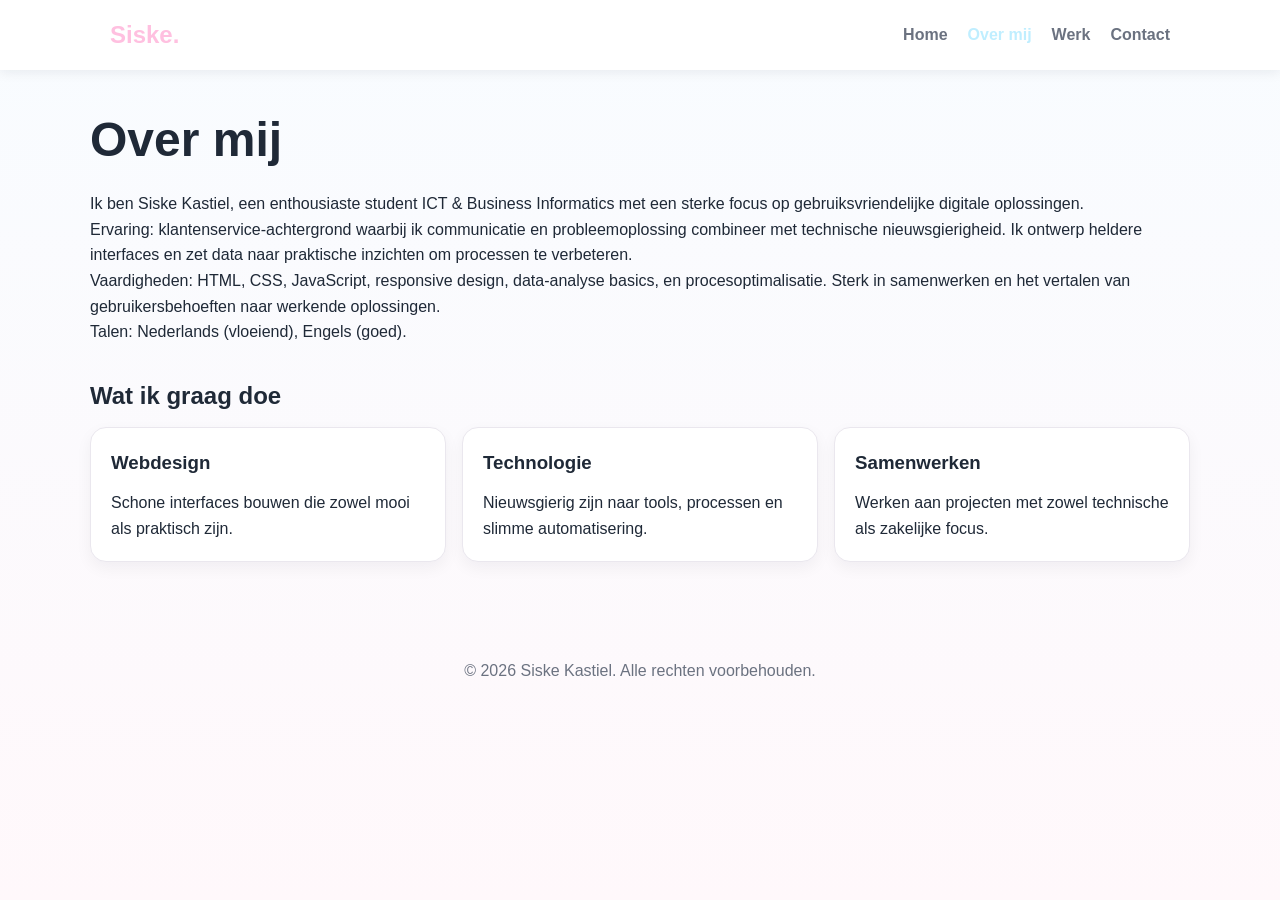
==== about.html @ bb53b00f "Basis structuur opgezet" ====
<!DOCTYPE html>
<html lang="nl">
  <head>
    <meta charset="UTF-8" />
    <meta name="viewport" content="width=device-width, initial-scale=1.0" />
    <title>Siske Kastiel | Over mij</title>
    <link rel="stylesheet" href="css/main.css" />
  </head>
  <body>
    <header class="site-header">
      <nav class="navbar">
        <a href="index.html" class="logo">Siske.</a>
        <button class="nav-toggle" aria-label="Open menu" aria-expanded="false">
          ☰
        </button>
        <ul class="nav-links">
          <li><a href="index.html">Home</a></li>
          <li><a class="active" href="about.html">Over mij</a></li>
          <li><a href="work.html">Werk</a></li>
          <li><a href="contact.html">Contact</a></li>
        </ul>
      </nav>
    </header>

    <main class="page-content">
      <section class="section">
        <h1>Over mij</h1>
        <p>
          Ik ben Siske Kastiel, een enthousiaste student ICT & Business Informatics met een sterke focus op gebruiksvriendelijke digitale oplossingen.
        </p>
        <p>
          Ervaring: klantenservice-achtergrond waarbij ik communicatie en probleemoplossing combineer met technische nieuwsgierigheid. Ik ontwerp heldere interfaces en zet data naar praktische inzichten om processen te verbeteren.
        </p>
        <p>
          Vaardigheden: HTML, CSS, JavaScript, responsive design, data-analyse basics, en procesoptimalisatie. Sterk in samenwerken en het vertalen van gebruikersbehoeften naar werkende oplossingen.
        </p>
        <p>
          Talen: Nederlands (vloeiend), Engels (goed).
        </p>
      </section>

      <section class="section">
        <h2>Wat ik graag doe</h2>
        <div class="card-grid">
          <article class="card">
            <h3>Webdesign</h3>
            <p>Schone interfaces bouwen die zowel mooi als praktisch zijn.</p>
          </article>
          <article class="card">
            <h3>Technologie</h3>
            <p>Nieuwsgierig zijn naar tools, processen en slimme automatisering.</p>
          </article>
          <article class="card">
            <h3>Samenwerken</h3>
            <p>Werken aan projecten met zowel technische als zakelijke focus.</p>
          </article>
        </div>
      </section>
    </main>

    <footer class="site-footer">
      <p>© <span id="year"></span> Siske Kastiel. Alle rechten voorbehouden.</p>
    </footer>

    <script src="js/main.js"></script>
  </body>
</html>
---- css/main.css ----
:root {
  --baby-blue: #bfeeff;
  --rose: #ffc0e0;
  --bg: linear-gradient(180deg, #f8fcff 0%, #fff8fb 100%);
  --surface: #ffffff;
  --text: #1f2937;
  --muted: #6b7280;
  --primary: var(--baby-blue);
  --primary-dark: #9ad4ff;
  --accent: var(--rose);
  --border: #eae7ee;
}

* {
  box-sizing: border-box;
  margin: 0;
  padding: 0;
}

body {
  font-family: 'Segoe UI', Tahoma, Geneva, Verdana, sans-serif;
  background: var(--bg);
  color: var(--text);
  line-height: 1.6;
  min-height: 100vh;
  position: relative;
  overflow-x: hidden;
}

img {
  max-width: 100%;
}

.site-header {
  background: var(--surface);
  box-shadow: 0 2px 12px rgba(15, 23, 42, 0.08);
  position: sticky;
  top: 0;
  z-index: 10;
}

.navbar {
  max-width: 1100px;
  margin: 0 auto;
  padding: 1rem 1.25rem;
  display: flex;
  align-items: center;
  justify-content: space-between;
}

.logo {
  color: var(--accent);
  font-size: 1.5rem;
  font-weight: 700;
  text-decoration: none;
}

.nav-links {
  display: flex;
  gap: 1.25rem;
  list-style: none;
}

.nav-links a {
  color: var(--muted);
  text-decoration: none;
  font-weight: 600;
}

.nav-links a.active,
.nav-links a:hover {
  color: var(--primary);
}

.nav-toggle {
  display: none;
  background: none;
  border: none;
  font-size: 1.4rem;
  cursor: pointer;
}

main {
  max-width: 1100px;
  margin: 0 auto;
  padding: 2rem 1.25rem 4rem;
}

.hero-section,
.page-content {
  padding: 2rem 0;
}

.hero-section {
  text-align: center;
  padding: 3rem 1rem;
  background: linear-gradient(135deg, rgba(191, 238, 255, 0.6), rgba(255, 240, 248, 0.6));
  border-radius: 24px;
  margin-bottom: 2rem;
  position: relative;
  overflow: hidden;
}

.hero-section::before {
  content: '';
  position: absolute;
  inset: -20% -10% -20% -10%;
  background: radial-gradient(circle at 10% 20%, rgba(191,238,255,0.45), transparent 12%), radial-gradient(circle at 85% 80%, rgba(255,192,224,0.35), transparent 12%);
  filter: blur(30px);
  animation: water 9s ease-in-out infinite;
  z-index: 0;
}

.hero-section > * { position: relative; z-index: 1; }

.eyebrow {
  color: var(--primary);
  font-weight: 700;
  text-transform: uppercase;
  letter-spacing: 0.08em;
  margin-bottom: 0.75rem;
}

h1,
h2,
h3 {
  margin-bottom: 0.75rem;
}

h1 {
  font-size: clamp(2rem, 4vw, 3rem);
}

.intro {
  max-width: 700px;
  margin: 0 auto 1.5rem;
  color: var(--muted);
  font-size: 1.05rem;
}

.hero-actions {
  display: flex;
  justify-content: center;
  gap: 1rem;
  flex-wrap: wrap;
}

.btn {
  display: inline-block;
  padding: 0.8rem 1.2rem;
  border-radius: 999px;
  text-decoration: none;
  font-weight: 700;
  transition: background 0.2s ease;
}

.btn-primary {
  background: var(--primary);
  color: #052331;
}

.btn-primary:hover {
  background: var(--primary-dark);
}

.btn-secondary {
  background: transparent;
  border: 1px solid var(--border);
  color: var(--text);
}

.section {
  margin-bottom: 2rem;
}

.about-snippet {
  margin-bottom: 2rem;
}

.profile-card {
  display: flex;
  align-items: center;
  gap: 1rem;
  background: var(--surface);
  border: 1px solid var(--border);
  border-radius: 20px;
  padding: 1.25rem;
  box-shadow: 0 8px 24px rgba(15, 23, 42, 0.06);
}

.avatar {
  display: grid;
  place-items: center;
  width: 58px;
  height: 58px;
  border-radius: 50%;
  background: linear-gradient(135deg, var(--baby-blue), var(--rose));
  color: #052331;
  font-size: 1.1rem;
  font-weight: 800;
  flex-shrink: 0;
}

.card-grid {
  display: grid;
  grid-template-columns: repeat(auto-fit, minmax(220px, 1fr));
  gap: 1rem;
}

.card {
  background: var(--surface);
  border: 1px solid var(--border);
  border-radius: 16px;
  padding: 1.25rem;
  box-shadow: 0 6px 16px rgba(15, 23, 42, 0.05);
  transition: transform 0.2s ease, box-shadow 0.2s ease;
}

.card:hover {
  transform: translateY(-6px) rotate(-0.2deg);
  box-shadow: 0 18px 40px rgba(15, 23, 42, 0.12);
}

h1 { animation: float 6s ease-in-out infinite; }

@keyframes float {
  0% { transform: translateY(0); }
  50% { transform: translateY(-6px); }
  100% { transform: translateY(0); }
}

@keyframes water {
  0% { transform: translate3d(-5%,0,0) scale(1); }
  50% { transform: translate3d(5%,2%,0) scale(1.02); }
  100% { transform: translate3d(-5%,0,0) scale(1); }
}

.contact-list {
  list-style: none;
  padding-left: 0;
  margin-top: 1rem;
}

.contact-form {
  display: flex;
  flex-direction: column;
  gap: 0.7rem;
  background: var(--surface);
  padding: 1.25rem;
  border: 1px solid var(--border);
  border-radius: 16px;
}

.contact-form input,
.contact-form textarea {
  padding: 0.8rem;
  border: 1px solid var(--border);
  border-radius: 10px;
  font: inherit;
}

.site-footer {
  text-align: center;
  padding: 2rem 1rem 3rem;
  color: var(--muted);
}

@media (max-width: 700px) {
  .nav-toggle {
    display: block;
  }

  .nav-links {
    display: none;
    flex-direction: column;
    position: absolute;
    top: 3.7rem;
    right: 1rem;
    background: var(--surface);
    padding: 1rem;
    border: 1px solid var(--border);
    border-radius: 12px;
    box-shadow: 0 8px 20px rgba(15, 23, 42, 0.08);
  }

  .nav-links.open {
    display: flex;
  }
}

/* Scroll reveal */
.reveal {
  opacity: 0;
  transform: translateY(18px) scale(0.995);
  transition: opacity 600ms ease, transform 600ms ease;
}
.reveal.visible {
  opacity: 1;
  transform: translateY(0) scale(1);
}

/* Improve tap targets on small screens */
@media (max-width: 700px) {
  .nav-links a {
    padding: 0.6rem 0.8rem;
    display: block;
    font-size: 1rem;
  }
  .btn {
    padding: 0.9rem 1.25rem;
  }
}
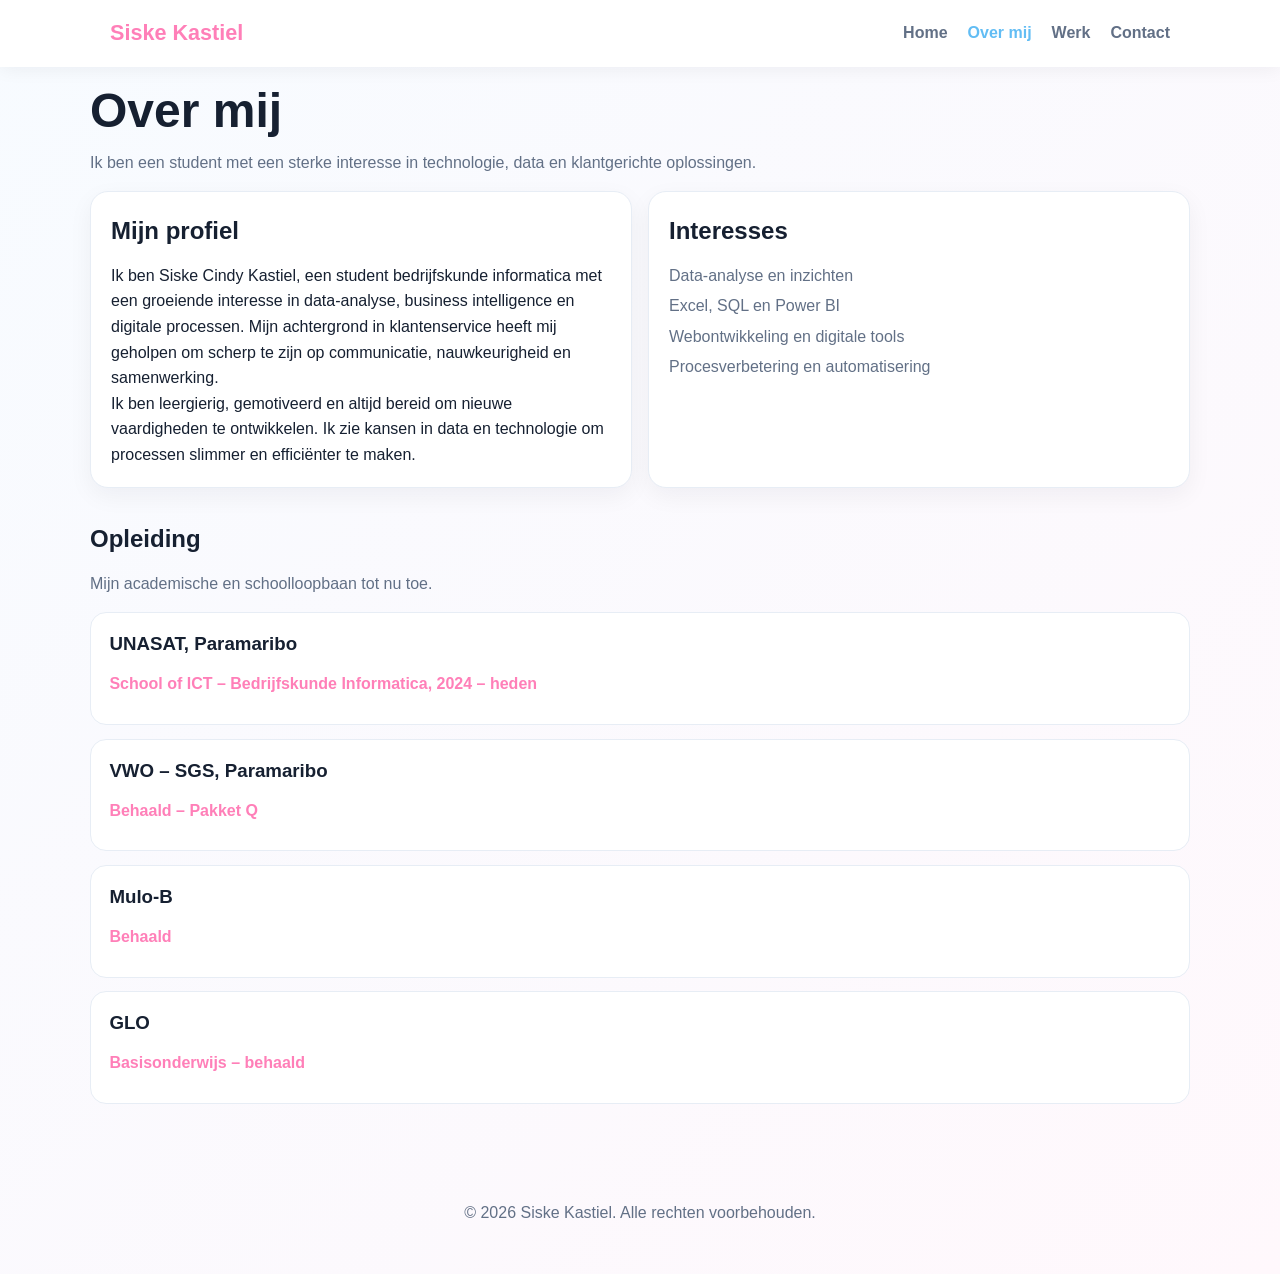
==== commit 2ecc99ef: "Revamp content, styles, and contact form Update site copy (use full name, expand About, Experience, " ====
--- a/about.html
+++ b/about.html
@@ -9,10 +9,8 @@
   <body>
     <header class="site-header">
       <nav class="navbar">
-        <a href="index.html" class="logo">Siske.</a>
-        <button class="nav-toggle" aria-label="Open menu" aria-expanded="false">
-          ☰
-        </button>
+        <a href="index.html" class="logo">Siske Kastiel</a>
+        <button class="nav-toggle" aria-label="Open menu" aria-expanded="false">☰</button>
         <ul class="nav-links">
           <li><a href="index.html">Home</a></li>
           <li><a class="active" href="about.html">Over mij</a></li>
@@ -24,35 +22,56 @@
 
     <main class="page-content">
       <section class="section">
-        <h1>Over mij</h1>
-        <p>
-          Ik ben Siske Kastiel, een enthousiaste student ICT & Business Informatics met een sterke focus op gebruiksvriendelijke digitale oplossingen.
-        </p>
-        <p>
-          Ervaring: klantenservice-achtergrond waarbij ik communicatie en probleemoplossing combineer met technische nieuwsgierigheid. Ik ontwerp heldere interfaces en zet data naar praktische inzichten om processen te verbeteren.
-        </p>
-        <p>
-          Vaardigheden: HTML, CSS, JavaScript, responsive design, data-analyse basics, en procesoptimalisatie. Sterk in samenwerken en het vertalen van gebruikersbehoeften naar werkende oplossingen.
-        </p>
-        <p>
-          Talen: Nederlands (vloeiend), Engels (goed).
-        </p>
+        <div class="section-header">
+          <h1>Over mij</h1>
+          <p>Ik ben een student met een sterke interesse in technologie, data en klantgerichte oplossingen.</p>
+        </div>
+
+        <div class="info-grid">
+          <article class="card">
+            <h2>Mijn profiel</h2>
+            <p>
+              Ik ben Siske Cindy Kastiel, een student bedrijfskunde informatica met een groeiende interesse in data-analyse, business intelligence en digitale processen. Mijn achtergrond in klantenservice heeft mij geholpen om scherp te zijn op communicatie, nauwkeurigheid en samenwerking.
+            </p>
+            <p>
+              Ik ben leergierig, gemotiveerd en altijd bereid om nieuwe vaardigheden te ontwikkelen. Ik zie kansen in data en technologie om processen slimmer en efficiënter te maken.
+            </p>
+          </article>
+
+          <article class="card">
+            <h2>Interesses</h2>
+            <ul class="detail-list">
+              <li>Data-analyse en inzichten</li>
+              <li>Excel, SQL en Power BI</li>
+              <li>Webontwikkeling en digitale tools</li>
+              <li>Procesverbetering en automatisering</li>
+            </ul>
+          </article>
+        </div>
       </section>
 
       <section class="section">
-        <h2>Wat ik graag doe</h2>
-        <div class="card-grid">
-          <article class="card">
-            <h3>Webdesign</h3>
-            <p>Schone interfaces bouwen die zowel mooi als praktisch zijn.</p>
+        <div class="section-header">
+          <h2>Opleiding</h2>
+          <p>Mijn academische en schoolloopbaan tot nu toe.</p>
+        </div>
+
+        <div class="timeline">
+          <article class="timeline-item">
+            <h3>UNASAT, Paramaribo</h3>
+            <p class="meta">School of ICT – Bedrijfskunde Informatica, 2024 – heden</p>
           </article>
-          <article class="card">
-            <h3>Technologie</h3>
-            <p>Nieuwsgierig zijn naar tools, processen en slimme automatisering.</p>
+          <article class="timeline-item">
+            <h3>VWO – SGS, Paramaribo</h3>
+            <p class="meta">Behaald – Pakket Q</p>
           </article>
-          <article class="card">
-            <h3>Samenwerken</h3>
-            <p>Werken aan projecten met zowel technische als zakelijke focus.</p>
+          <article class="timeline-item">
+            <h3>Mulo-B</h3>
+            <p class="meta">Behaald</p>
+          </article>
+          <article class="timeline-item">
+            <h3>GLO</h3>
+            <p class="meta">Basisonderwijs – behaald</p>
           </article>
         </div>
       </section>
--- a/css/main.css
+++ b/css/main.css
@@ -1,14 +1,14 @@
 :root {
-  --baby-blue: #bfeeff;
-  --rose: #ffc0e0;
-  --bg: linear-gradient(180deg, #f8fcff 0%, #fff8fb 100%);
+  --baby-blue: #8fd4ff;
+  --rose: #ffb6d2;
+  --bg: linear-gradient(135deg, #f7fbff 0%, #fff8fc 100%);
   --surface: #ffffff;
-  --text: #1f2937;
-  --muted: #6b7280;
+  --text: #162031;
+  --muted: #627086;
   --primary: var(--baby-blue);
-  --primary-dark: #9ad4ff;
-  --accent: var(--rose);
-  --border: #eae7ee;
+  --primary-dark: #62bdf4;
+  --accent: #ff7fb8;
+  --border: #e7edf5;
 }
 
 * {
@@ -23,7 +23,6 @@
   color: var(--text);
   line-height: 1.6;
   min-height: 100vh;
-  position: relative;
   overflow-x: hidden;
 }
 
@@ -31,12 +30,17 @@
   max-width: 100%;
 }
 
+a {
+  color: inherit;
+}
+
 .site-header {
-  background: var(--surface);
-  box-shadow: 0 2px 12px rgba(15, 23, 42, 0.08);
+  background: rgba(255, 255, 255, 0.95);
+  box-shadow: 0 2px 18px rgba(15, 23, 42, 0.06);
   position: sticky;
   top: 0;
   z-index: 10;
+  backdrop-filter: blur(12px);
 }
 
 .navbar {
@@ -50,8 +54,8 @@
 
 .logo {
   color: var(--accent);
-  font-size: 1.5rem;
-  font-weight: 700;
+  font-size: 1.35rem;
+  font-weight: 800;
   text-decoration: none;
 }
 
@@ -69,7 +73,7 @@
 
 .nav-links a.active,
 .nav-links a:hover {
-  color: var(--primary);
+  color: var(--primary-dark);
 }
 
 .nav-toggle {
@@ -88,33 +92,26 @@
 
 .hero-section,
 .page-content {
-  padding: 2rem 0;
+  padding: 1rem 0 2rem;
 }
 
 .hero-section {
-  text-align: center;
-  padding: 3rem 1rem;
-  background: linear-gradient(135deg, rgba(191, 238, 255, 0.6), rgba(255, 240, 248, 0.6));
-  border-radius: 24px;
+  background: linear-gradient(135deg, rgba(143, 212, 255, 0.55), rgba(255, 182, 210, 0.5));
+  border-radius: 28px;
+  padding: 2rem;
   margin-bottom: 2rem;
-  position: relative;
-  overflow: hidden;
-}
-
-.hero-section::before {
-  content: '';
-  position: absolute;
-  inset: -20% -10% -20% -10%;
-  background: radial-gradient(circle at 10% 20%, rgba(191,238,255,0.45), transparent 12%), radial-gradient(circle at 85% 80%, rgba(255,192,224,0.35), transparent 12%);
-  filter: blur(30px);
-  animation: water 9s ease-in-out infinite;
-  z-index: 0;
-}
-
-.hero-section > * { position: relative; z-index: 1; }
+  box-shadow: 0 12px 40px rgba(15, 23, 42, 0.08);
+}
+
+.hero-grid {
+  display: grid;
+  grid-template-columns: 1.5fr 0.8fr;
+  gap: 1.5rem;
+  align-items: center;
+}
 
 .eyebrow {
-  color: var(--primary);
+  color: var(--accent);
   font-weight: 700;
   text-transform: uppercase;
   letter-spacing: 0.08em;
@@ -129,18 +126,18 @@
 
 h1 {
   font-size: clamp(2rem, 4vw, 3rem);
+  line-height: 1.15;
 }
 
 .intro {
   max-width: 700px;
-  margin: 0 auto 1.5rem;
   color: var(--muted);
   font-size: 1.05rem;
+  margin-bottom: 1.5rem;
 }
 
 .hero-actions {
   display: flex;
-  justify-content: center;
   gap: 1rem;
   flex-wrap: wrap;
 }
@@ -151,104 +148,162 @@
   border-radius: 999px;
   text-decoration: none;
   font-weight: 700;
-  transition: background 0.2s ease;
+  transition: transform 0.2s ease, background 0.2s ease;
+}
+
+.btn:hover {
+  transform: translateY(-2px);
 }
 
 .btn-primary {
-  background: var(--primary);
-  color: #052331;
+  background: var(--accent);
+  color: white;
 }
 
 .btn-primary:hover {
-  background: var(--primary-dark);
+  background: #ff6da6;
 }
 
 .btn-secondary {
-  background: transparent;
+  background: rgba(255, 255, 255, 0.75);
+  color: var(--text);
   border: 1px solid var(--border);
-  color: var(--text);
 }
 
 .section {
   margin-bottom: 2rem;
 }
 
-.about-snippet {
-  margin-bottom: 2rem;
-}
-
-.profile-card {
-  display: flex;
-  align-items: center;
+.section-header {
+  margin-bottom: 1rem;
+}
+
+.section-header p {
+  color: var(--muted);
+}
+
+.card-grid {
+  display: grid;
+  grid-template-columns: repeat(auto-fit, minmax(240px, 1fr));
   gap: 1rem;
+}
+
+.card {
   background: var(--surface);
   border: 1px solid var(--border);
+  border-radius: 18px;
+  padding: 1.25rem;
+  box-shadow: 0 8px 24px rgba(15, 23, 42, 0.05);
+}
+
+.card:hover {
+  box-shadow: 0 16px 36px rgba(15, 23, 42, 0.1);
+}
+
+.hero-card {
+  background: rgba(255, 255, 255, 0.8);
+  border: 1px solid rgba(255, 255, 255, 0.8);
   border-radius: 20px;
   padding: 1.25rem;
-  box-shadow: 0 8px 24px rgba(15, 23, 42, 0.06);
+  box-shadow: inset 0 1px 0 rgba(255, 255, 255, 0.5);
 }
 
 .avatar {
   display: grid;
   place-items: center;
-  width: 58px;
-  height: 58px;
+  width: 60px;
+  height: 60px;
   border-radius: 50%;
   background: linear-gradient(135deg, var(--baby-blue), var(--rose));
   color: #052331;
-  font-size: 1.1rem;
+  font-size: 1.15rem;
   font-weight: 800;
-  flex-shrink: 0;
-}
-
-.card-grid {
-  display: grid;
-  grid-template-columns: repeat(auto-fit, minmax(220px, 1fr));
+  margin-bottom: 0.9rem;
+}
+
+.avatar.large {
+  width: 76px;
+  height: 76px;
+  font-size: 1.3rem;
+}
+
+.meta {
+  color: var(--accent);
+  font-weight: 600;
+  margin-bottom: 0.7rem;
+}
+
+.detail-list {
+  list-style: none;
+  padding-left: 0;
+  display: flex;
+  flex-direction: column;
+  gap: 0.3rem;
+  color: var(--muted);
+}
+
+.skills-wrap {
+  display: flex;
+  flex-wrap: wrap;
+  gap: 0.7rem;
+}
+
+.chip {
+  display: inline-block;
+  padding: 0.55rem 0.9rem;
+  border-radius: 999px;
+  background: rgba(143, 212, 255, 0.25);
+  color: #0c3752;
+  font-weight: 600;
+}
+
+.text-link {
+  display: inline-block;
+  margin-top: 0.8rem;
+  color: var(--accent);
+  font-weight: 700;
+  text-decoration: none;
+}
+
+.info-grid {
+  display: grid;
+  grid-template-columns: repeat(2, minmax(0, 1fr));
   gap: 1rem;
 }
 
-.card {
+.timeline {
+  display: grid;
+  gap: 0.85rem;
+}
+
+.timeline-item {
   background: var(--surface);
   border: 1px solid var(--border);
   border-radius: 16px;
-  padding: 1.25rem;
-  box-shadow: 0 6px 16px rgba(15, 23, 42, 0.05);
-  transition: transform 0.2s ease, box-shadow 0.2s ease;
-}
-
-.card:hover {
-  transform: translateY(-6px) rotate(-0.2deg);
-  box-shadow: 0 18px 40px rgba(15, 23, 42, 0.12);
-}
-
-h1 { animation: float 6s ease-in-out infinite; }
-
-@keyframes float {
-  0% { transform: translateY(0); }
-  50% { transform: translateY(-6px); }
-  100% { transform: translateY(0); }
-}
-
-@keyframes water {
-  0% { transform: translate3d(-5%,0,0) scale(1); }
-  50% { transform: translate3d(5%,2%,0) scale(1.02); }
-  100% { transform: translate3d(-5%,0,0) scale(1); }
+  padding: 1rem 1.15rem;
+}
+
+.contact-card {
+  min-height: 100%;
 }
 
 .contact-list {
   list-style: none;
-  padding-left: 0;
-  margin-top: 1rem;
+  display: flex;
+  flex-direction: column;
+  gap: 0.55rem;
+  color: var(--muted);
+}
+
+.contact-list a {
+  color: var(--accent);
+  text-decoration: none;
 }
 
 .contact-form {
   display: flex;
   flex-direction: column;
   gap: 0.7rem;
-  background: var(--surface);
-  padding: 1.25rem;
-  border: 1px solid var(--border);
-  border-radius: 16px;
 }
 
 .contact-form input,
@@ -259,10 +314,34 @@
   font: inherit;
 }
 
+.form-status {
+  min-height: 1.3rem;
+  color: var(--accent);
+  font-weight: 600;
+}
+
 .site-footer {
   text-align: center;
   padding: 2rem 1rem 3rem;
   color: var(--muted);
+}
+
+.reveal {
+  opacity: 0;
+  transform: translateY(16px);
+  transition: opacity 600ms ease, transform 600ms ease;
+}
+
+.reveal.visible {
+  opacity: 1;
+  transform: translateY(0);
+}
+
+@media (max-width: 900px) {
+  .hero-grid,
+  .info-grid {
+    grid-template-columns: 1fr;
+  }
 }
 
 @media (max-width: 700px) {
@@ -286,18 +365,12 @@
   .nav-links.open {
     display: flex;
   }
-}
-
-/* Scroll reveal */
-.reveal {
-  opacity: 0;
-  transform: translateY(18px) scale(0.995);
-  transition: opacity 600ms ease, transform 600ms ease;
-}
-.reveal.visible {
-  opacity: 1;
-  transform: translateY(0) scale(1);
-}
+
+  .hero-section {
+    padding: 1.2rem;
+  }
+}
+
 
 /* Improve tap targets on small screens */
 @media (max-width: 700px) {
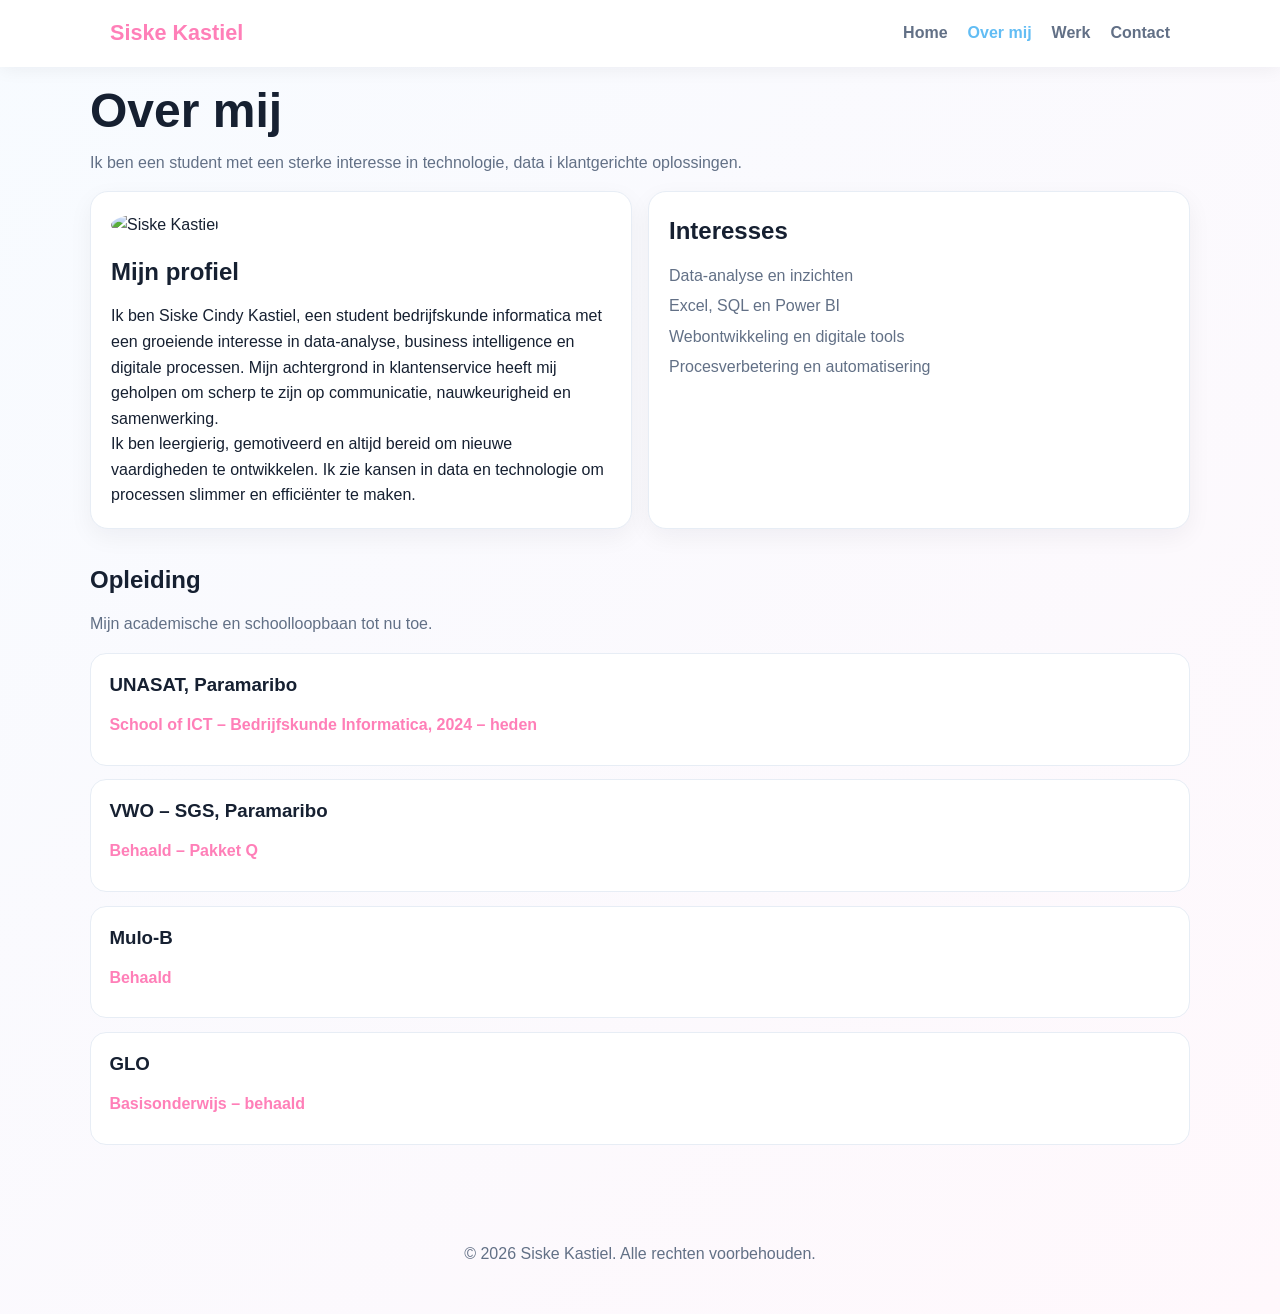
==== commit ff65d70f: "Fix typo and add profile image section in about.html Foto geplaats" ====
--- a/about.html
+++ b/about.html
@@ -24,11 +24,16 @@
       <section class="section">
         <div class="section-header">
           <h1>Over mij</h1>
-          <p>Ik ben een student met een sterke interesse in technologie, data en klantgerichte oplossingen.</p>
+          <p>Ik ben een student met een sterke interesse in technologie, data i klantgerichte oplossingen.</p>
         </div>
 
         <div class="info-grid">
           <article class="card">
+            <!-- Hier staat de profielfoto gelinkt naar de img map -->
+            <div class="profile-image-container">
+              <img src="img/profile-photo.jpg" alt="Siske Kastiel" class="profile-img" style="max-width: 200px; border-radius: 50%; margin-bottom: 15px;" />
+            </div>
+
             <h2>Mijn profiel</h2>
             <p>
               Ik ben Siske Cindy Kastiel, een student bedrijfskunde informatica met een groeiende interesse in data-analyse, business intelligence en digitale processen. Mijn achtergrond in klantenservice heeft mij geholpen om scherp te zijn op communicatie, nauwkeurigheid en samenwerking.
--- a/css/main.css
+++ b/css/main.css
@@ -227,6 +227,16 @@
   font-size: 1.3rem;
 }
 
+.profile-image {
+  width: 100%;
+  max-width: 220px;
+  height: auto;
+  display: block;
+  border-radius: 20px;
+  margin: 0 auto 1rem;
+  border: 2px solid rgba(255, 255, 255, 0.8);
+}
+
 .meta {
   color: var(--accent);
   font-weight: 600;
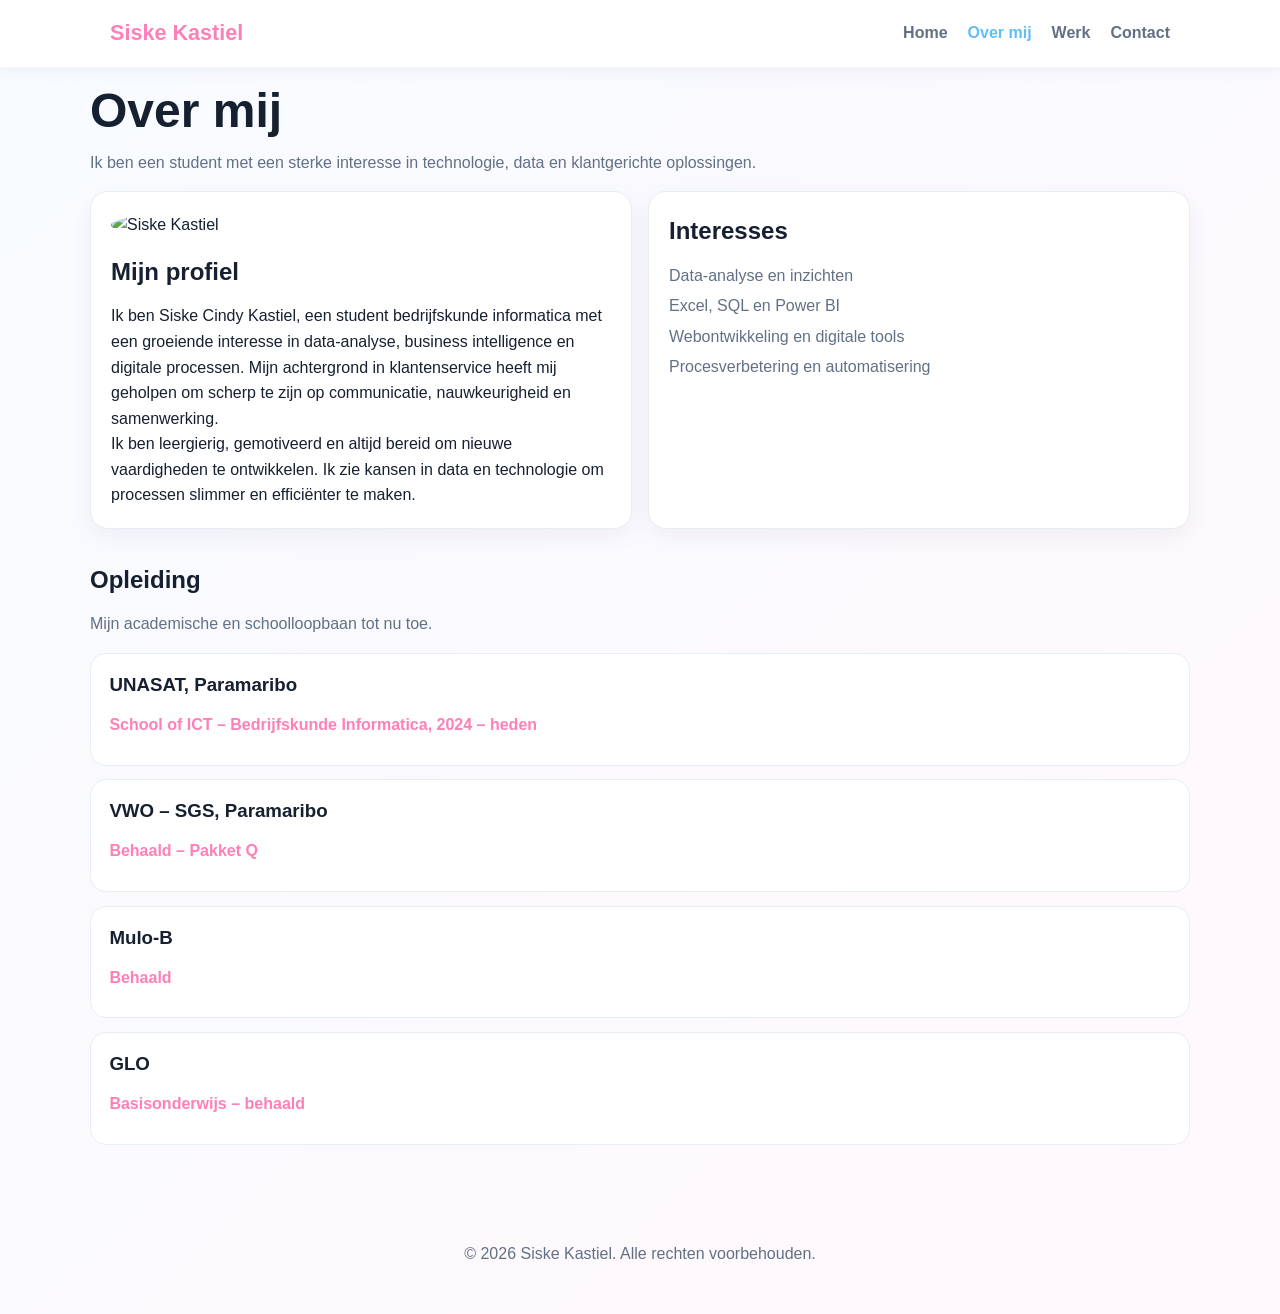
==== commit 5b26829a: "Fix text and clean up HTML in about.html" ====
--- a/about.html
+++ b/about.html
@@ -24,14 +24,14 @@
       <section class="section">
         <div class="section-header">
           <h1>Over mij</h1>
-          <p>Ik ben een student met een sterke interesse in technologie, data i klantgerichte oplossingen.</p>
+          <p>Ik ben een student met een sterke interesse in technologie, data en klantgerichte oplossingen.</p>
         </div>
 
         <div class="info-grid">
           <article class="card">
-            <!-- Hier staat de profielfoto gelinkt naar de img map -->
+            <!-- HTML is nu helemaal schoon zonder inline styles -->
             <div class="profile-image-container">
-              <img src="img/profile-photo.jpg" alt="Siske Kastiel" class="profile-img" style="max-width: 200px; border-radius: 50%; margin-bottom: 15px;" />
+              <img src="img/profile-photo.jpg" alt="Siske Kastiel" class="profile-img" />
             </div>
 
             <h2>Mijn profiel</h2>
--- a/css/main.css
+++ b/css/main.css
@@ -16,7 +16,13 @@
   margin: 0;
   padding: 0;
 }
-
+/* Profilfoto styling */
+.profile-img {
+  max-width: 200px;
+  border-radius: 50%;
+  margin-bottom: 15px;
+  display: block;
+}
 body {
   font-family: 'Segoe UI', Tahoma, Geneva, Verdana, sans-serif;
   background: var(--bg);
